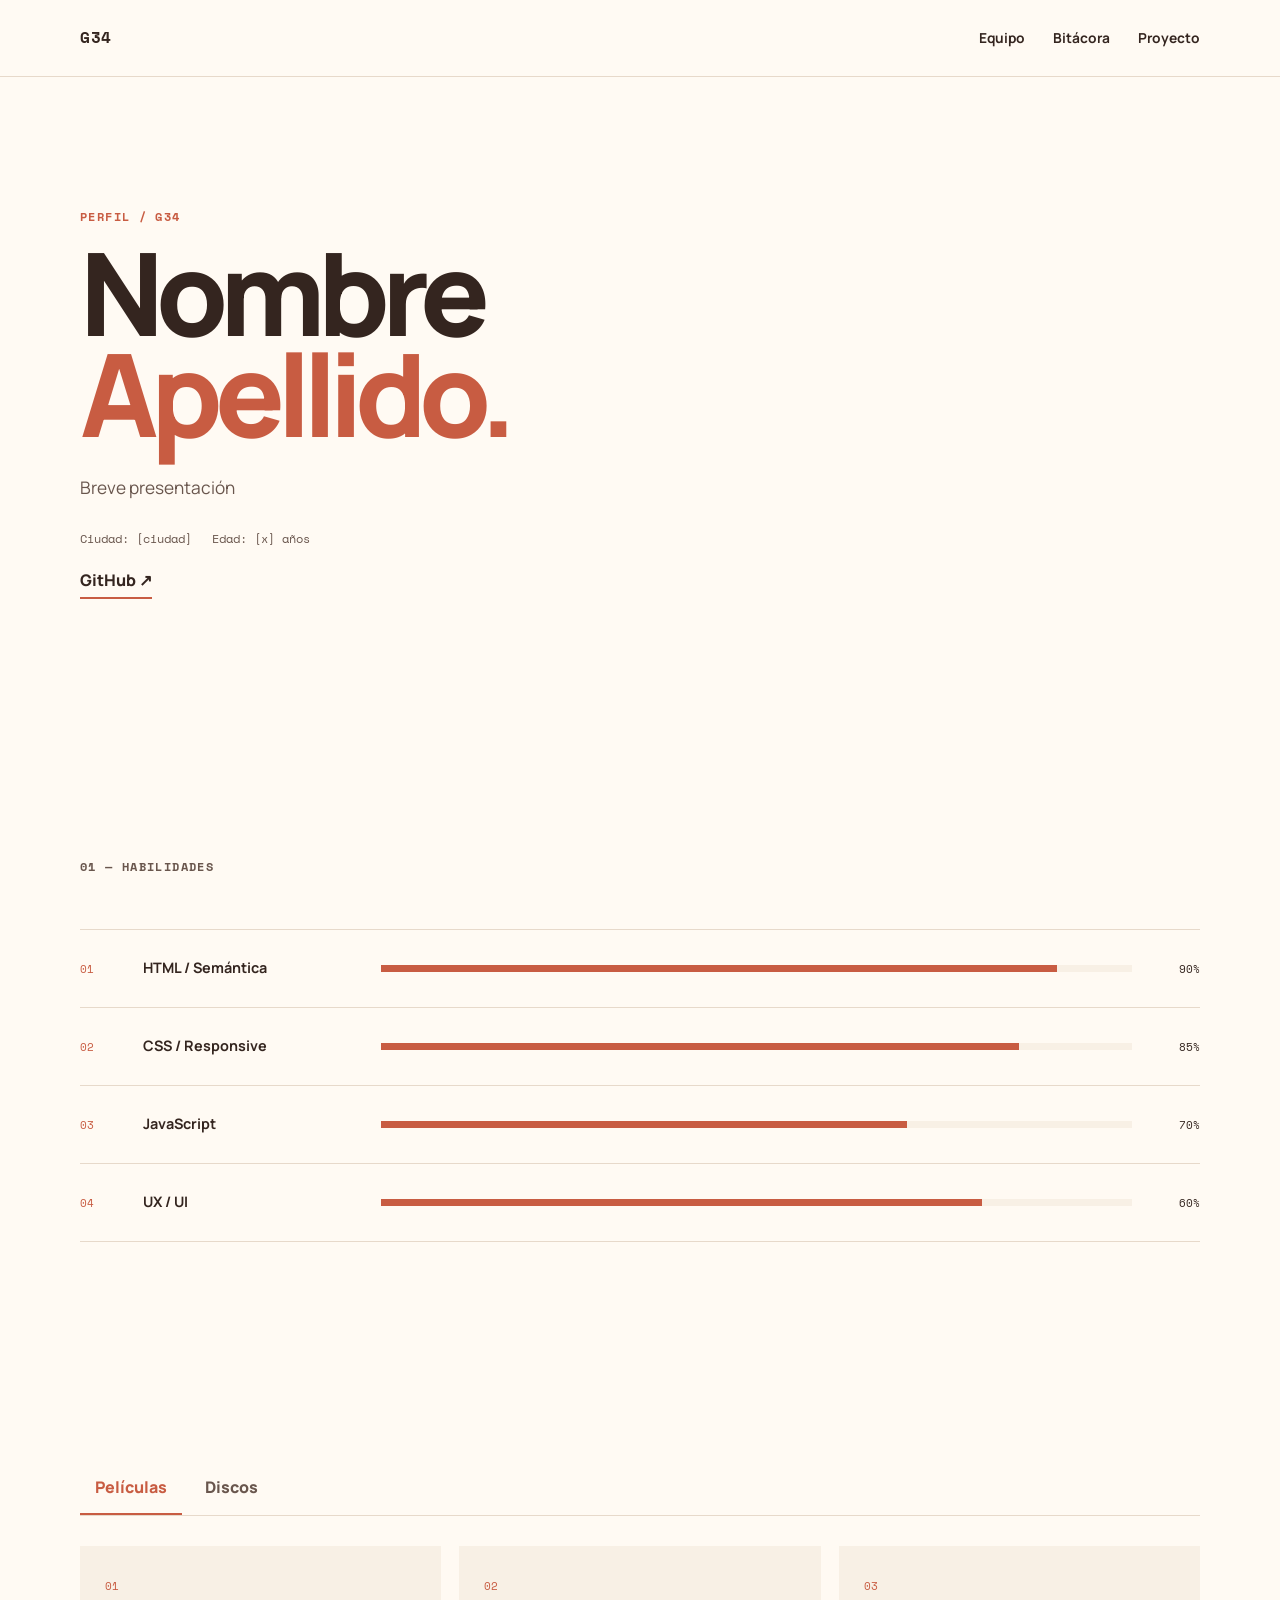
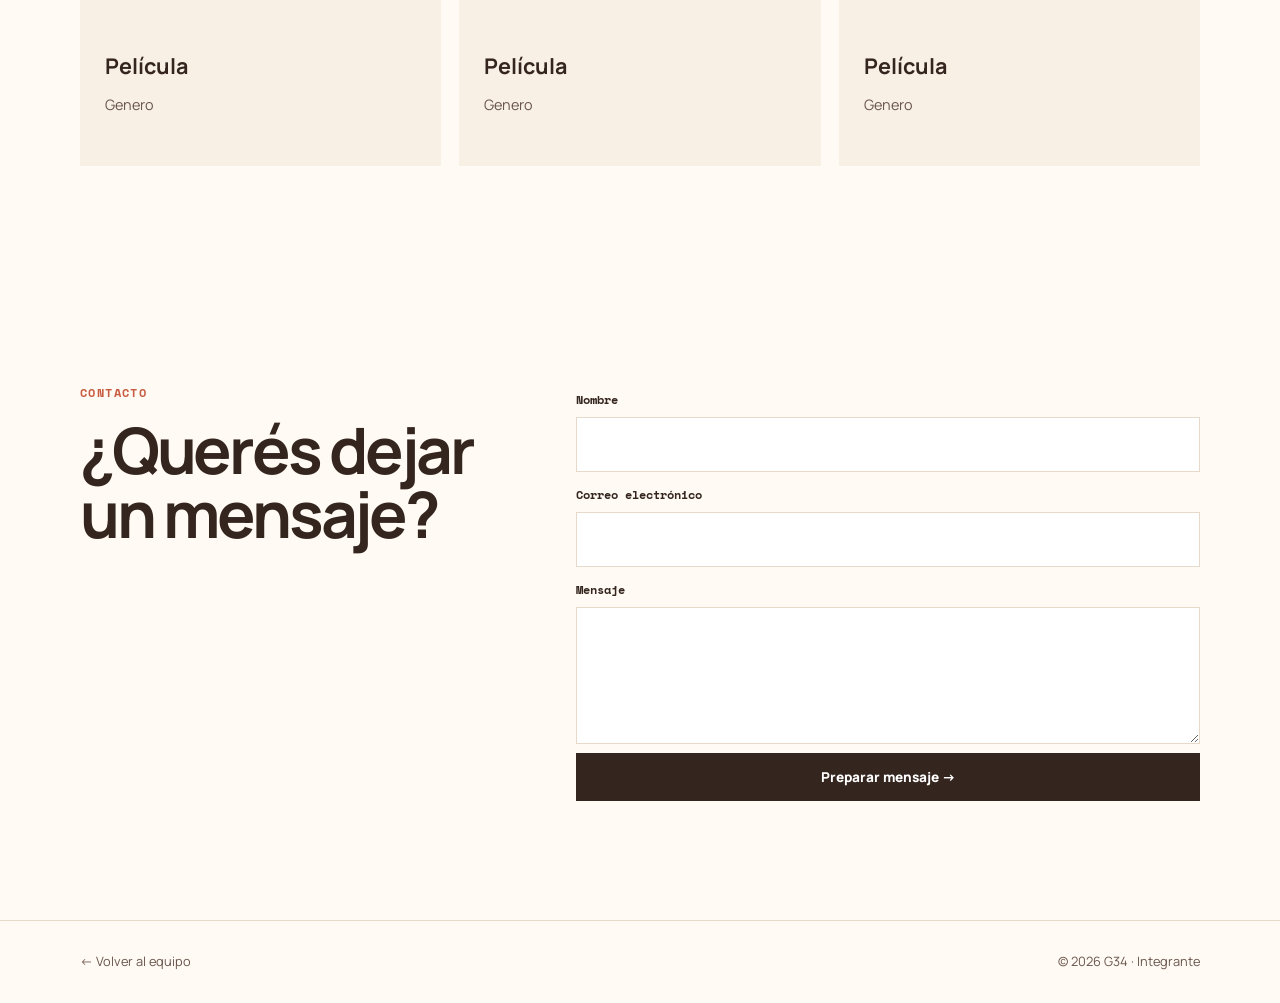
==== perfil-integrante.html @ 1b7941c4 "Add files via upload" ====
<!DOCTYPE html>
<html lang="es">
<head>
  <meta charset="UTF-8">
  <meta name="viewport" content="width=device-width, initial-scale=1.0">
  <meta name="description" content="Perfil individual del G34.">
  <title>Perfil — G34</title>
  <link rel="preconnect" href="https://fonts.googleapis.com">
  <link rel="preconnect" href="https://fonts.gstatic.com" crossorigin>
  <link href="https://fonts.googleapis.com/css2?family=Manrope:wght@400;500;600;700;800&family=Space+Mono:wght@400;700&display=swap" rel="stylesheet">
  <link rel="stylesheet" href="css/styles.css">
</head>
<body>
<header class="navbar">
  <div class="container nav-inner">
    <a class="brand" href="index.html">G34</a>
    <button class="menu-toggle" id="menuToggle" aria-label="Abrir menú" aria-expanded="false" aria-controls="navLinks">
      <span></span><span></span><span></span>
    </button>
    <nav aria-label="Navegación principal">
      <ul class="nav-links" id="navLinks">
        <li><a href="index.html#equipo">Equipo</a></li>
        <li><a href="bitacora.html">Bitácora</a></li>
        <li><a href="index.html#proyecto">Proyecto</a></li>
      </ul>
    </nav>
  </div>
</header>

<main>
  <section class="profile-hero container">
    <div class="profile-intro">
      <p class="eyebrow">PERFIL / G34</p>
      <h1>Nombre<br><em>Apellido.</em></h1>
      <p class="hero-text">Breve presentación</p>
      <div class="meta-row">
        <span>Ciudad: [ciudad]</span>
        <span>Edad: [x] años</span>
      </div>
      <a class="text-link" href="https://github.com/" target="_blank" rel="noopener noreferrer">GitHub ↗</a>
    </div>
    <div class="profile-visual reveal">
      <div class="portrait-placeholder">FOTO<br>01</div>
    </div>
  </section>

  <section class="section container">
    <div class="section-heading">
      <p class="eyebrow">01 — HABILIDADES</p>
    </div>
    <div class="skills-list">
      <div class="skill-row"><span>01</span><strong>HTML / Semántica</strong><div class="meter"><i data-level="90"></i></div><b>90%</b></div>
      <div class="skill-row"><span>02</span><strong>CSS / Responsive</strong><div class="meter"><i data-level="85"></i></div><b>85%</b></div>
      <div class="skill-row"><span>03</span><strong>JavaScript</strong><div class="meter"><i data-level="70"></i></div><b>70%</b></div>
      <div class="skill-row"><span>04</span><strong>UX / UI</strong><div class="meter"><i data-level="80"></i></div><b>60%</b></div>
    </div>
  </section>

  <section class="section container">
    <div class="tabs" role="tablist" aria-label="Intereses del integrante">
      <button class="tab active" role="tab" aria-selected="true" aria-controls="panel-peliculas" data-tab="peliculas">Películas</button>
      <button class="tab" role="tab" aria-selected="false" aria-controls="panel-discos" data-tab="discos">Discos</button>
    </div>

    <div class="tab-panel active" id="panel-peliculas" role="tabpanel">
      <div class="interest-grid">
        <article><span>01</span><h3>Película</h3><p>Genero</p></article>
        <article><span>02</span><h3>Película</h3><p>Genero</p></article>
        <article><span>03</span><h3>Película</h3><p>Genero</p></article>
      </div>
    </div>
    <div class="tab-panel" id="panel-discos" role="tabpanel" hidden>
      <div class="interest-grid">
        <article><span>01</span><h3>Disco favorito</h3><p>Album</p></article>
        <article><span>02</span><h3>Disco favorito</h3><p>Album</p></article>
        <article><span>03</span><h3>Disco favorito</h3><p>Album</p></article>
      </div>
    </div>
  </section>

  <section class="section container contact-box">
    <div>
      <p class="eyebrow">CONTACTO</p>
      <h2>¿Querés dejar un mensaje?</h2>
    </div>
    <form id="contactForm" class="contact-form">
      <label for="nombre">Nombre</label>
      <input id="nombre" name="nombre" type="text" required>
      <label for="email">Correo electrónico</label>
      <input id="email" name="email" type="email" required>
      <label for="mensaje">Mensaje</label>
      <textarea id="mensaje" name="mensaje" rows="4" required></textarea>
      <button class="button button-primary" type="submit">Preparar mensaje →</button>
      <p id="formMessage" class="form-message" aria-live="polite"></p>
    </form>
  </section>
</main>

<footer class="footer">
  <div class="container footer-inner">
    <a href="index.html">← Volver al equipo</a>
    <p>© 2026 G34 · Integrante</p>
  </div>
</footer>

<script src="js/menu.js"></script>
<script src="js/perfil.js"></script>
</body>
</html>
---- css/styles.css ----
:root {
  --cream: #f8f0e5;
  --cream-light: #fffaf3;
  --terracotta: #c85c42;
  --terracotta-dark: #9f402d;
  --coral: #e98268;
  --brown: #34251f;
  --brown-soft: #69564d;
  --peach: #f2c5ad;
  --white: #ffffff;
  --line: #e7d9ca;
  --font-main: "Manrope", sans-serif;
  --font-mono: "Space Mono", monospace;
  --shadow: 0 18px 45px rgba(52, 37, 31, .10);
  --radius: 18px;
}

* { box-sizing: border-box; margin: 0; padding: 0; }
html { scroll-behavior: smooth; }
body { background: var(--cream-light); color: var(--brown); font-family: var(--font-main); line-height: 1.7; }
a { color: inherit; text-decoration: none; }
button, input, textarea { font: inherit; }
button { cursor: pointer; }
.container { width: min(1120px, calc(100% - 40px)); margin-inline: auto; }

.navbar { position: sticky; top: 0; z-index: 20; background: rgba(255,250,243,.94); backdrop-filter: blur(12px); border-bottom: 1px solid var(--line); }
.nav-inner { min-height: 76px; display: flex; align-items: center; justify-content: space-between; gap: 30px; }
.brand { font-family: var(--font-mono); font-weight: 700; letter-spacing: .04em; }
.brand span { color: var(--terracotta); margin-right: 5px; }
.nav-links { list-style: none; display: flex; align-items: center; gap: 28px; }
.nav-links a { font-size: .86rem; font-weight: 700; }
.nav-links a:hover, .text-link:hover { color: var(--terracotta); }
.menu-toggle { display: none; border: 0; background: transparent; width: 42px; padding: 8px; }
.menu-toggle span { display: block; height: 2px; background: var(--brown); margin: 5px 0; }

.hero { min-height: 650px; display: grid; grid-template-columns: 1.15fr .85fr; align-items: center; gap: 80px; padding-block: 90px; }
.eyebrow { color: var(--terracotta); font: 700 .72rem/1.2 var(--font-mono); letter-spacing: .12em; margin-bottom: 18px; }
.hero h1, .profile-hero h1, .page-heading h1 { font-size: clamp(4rem, 9vw, 7.8rem); line-height: .88; letter-spacing: -.07em; font-weight: 800; }
h1 em, h2 em { color: var(--terracotta); font-style: normal; }
.hero-text { color: var(--brown-soft); max-width: 650px; font-size: 1.08rem; margin-top: 28px; }
.hero-actions { display: flex; flex-wrap: wrap; gap: 12px; margin-top: 34px; }
.button { display: inline-flex; align-items: center; justify-content: center; min-height: 48px; padding: 0 22px; border: 1px solid var(--brown); 
  font-weight: 800; font-size: .85rem; transition: .25s ease; 
}
.button-primary { background: var(--brown); color: var(--white); }
.button-primary:hover { background: var(--terracotta); border-color: var(--terracotta); transform: translateY(-2px); }
.button-secondary { background: transparent; }
.button-secondary:hover { background: var(--peach); border-color: var(--peach); }
.button-light { background: var(--cream-light); border-color: var(--cream-light); color: var(--brown); }
.text-link { display: inline-block; margin-top: 20px; font-weight: 800; border-bottom: 2px solid var(--terracotta); padding-bottom: 3px; }

.hero-card { background: var(--brown); color: var(--cream-light); min-height: 360px; padding: 24px; box-shadow: var(--shadow); 
  transform: rotate(2deg); display: flex; flex-direction: column; justify-content: space-between; 
}
.card-top, .card-bottom { display: flex; justify-content: space-between; font: .7rem var(--font-mono); color: var(--peach); }
.code-art { font: clamp(.9rem, 2vw, 1.15rem)/2 var(--font-mono); }
.code-muted { color: var(--coral); }
.code-name { color: #fff; }
.code-art b { color: var(--peach); font-weight: 400; }
.indent { padding-left: 2em; }

.section { padding-block: 110px; }
.section-heading { max-width: 760px; margin-bottom: 55px; }
.section-heading h2, .note-card h2, .contact-box h2 { font-size: clamp(2.2rem, 5vw, 4.2rem); line-height: 1; letter-spacing: -.05em; }
.section-heading > p:last-child { color: var(--brown-soft); margin-top: 18px; }
.about-grid { display: grid; grid-template-columns: 1fr 1fr; gap: 70px; font-size: 1.05rem; color: var(--brown-soft); }
.about-grid p:first-child { color: var(--brown); font-size: 1.25rem; }
.team-grid { display: grid; grid-template-columns: repeat(2, minmax(0, 1fr)); gap: 22px; }
.person-card { border: 1px solid var(--line); background: var(--white); padding: 28px; display: grid; gap: 18px; 
  box-shadow: 0 10px 30px rgba(52,37,31,.04); transition: .25s ease; 
}
.person-card:hover { transform: translateY(-5px); box-shadow: var(--shadow); }
.avatar-placeholder { width: 82px; aspect-ratio: 1; display: grid; place-items: center; background: var(--peach); 
  color: var(--terracotta-dark); font: 700 1.1rem var(--font-mono); 
}
.card-label { color: var(--terracotta); font: 700 .68rem var(--font-mono); letter-spacing: .1em; }
.person-card h3 { font-size: 1.6rem; }
.person-card p:not(.card-label) { color: var(--brown-soft); }
.tags { display: flex; flex-wrap: wrap; gap: 7px; }
.tags span { background: var(--cream); padding: 5px 9px; font: .65rem var(--font-mono); }
.accent-section { background: var(--terracotta); color: var(--white); }
.split-cta { display: flex; align-items: end; justify-content: space-between; gap: 30px; }
.accent-section .eyebrow { color: var(--peach); }
.split-cta h2 { max-width: 700px; font-size: clamp(2.4rem, 6vw, 5rem); line-height: .95; letter-spacing: -.05em; }

.profile-hero { display: grid; grid-template-columns: 1fr .65fr; gap: 100px; align-items: center; min-height: 650px; 
  padding-block: 90px;
}
.meta-row { display: flex; flex-wrap: wrap; gap: 20px; margin-top: 28px; font: .75rem var(--font-mono); color: var(--brown-soft); }
.profile-visual { display: flex; justify-content: center; }
.portrait-placeholder { width: min(100%, 380px); aspect-ratio: 4 / 5; display: grid; place-items: center; background: var(--peach);
  color: var(--terracotta-dark); font: 700 1.3rem var(--font-mono); box-shadow: var(--shadow); transform: rotate(2deg); 
}
.skills-list { border-top: 1px solid var(--line); }
.skill-row { display: grid; grid-template-columns: 45px 220px 1fr 50px; gap: 18px; align-items: center; min-height: 78px; 
  border-bottom: 1px solid var(--line); font-size: .9rem; }
.skill-row > span { color: var(--terracotta); font: .7rem var(--font-mono); 
}
.skill-row b { font: .7rem var(--font-mono); text-align: right; }
.meter { height: 7px; background: var(--cream); overflow: hidden; }
.meter i { display: block; height: 100%; width: 0; background: var(--terracotta); transition: width 1.1s cubic-bezier(.2,.7,.2,1); }

.tabs { display: flex; gap: 8px; border-bottom: 1px solid var(--line); margin-bottom: 30px; }
.tab { border: 0; background: transparent; padding: 12px 15px; color: var(--brown-soft); font-weight: 800; 
  border-bottom: 2px solid transparent; }
.tab.active { color: var(--terracotta); border-bottom-color: var(--terracotta); }
.tab-panel[hidden] { display: none; }
.interest-grid { display: grid; grid-template-columns: repeat(3, 1fr); gap: 18px; }
.interest-grid article { min-height: 220px; padding: 25px; background: var(--cream); }
.interest-grid article span { color: var(--terracotta); font: .7rem var(--font-mono); }
.interest-grid h3 { margin-top: 50px; font-size: 1.35rem; }
.interest-grid p { color: var(--brown-soft); margin-top: 8px; font-size: .9rem; }
.note-card { background: var(--cream); padding: clamp(28px, 6vw, 70px); }
.note-card > p:last-child { color: var(--brown-soft); max-width: 720px; margin-top: 22px; }
.contact-box { display: grid; grid-template-columns: .8fr 1.2fr; gap: 80px; }
.contact-form { display: grid; gap: 9px; }
.contact-form label { font: 700 .72rem var(--font-mono); margin-top: 5px; }
.contact-form input, .contact-form textarea { border: 1px solid var(--line); background: var(--white); padding: 13px 15px; 
  color: var(--brown); outline: none; 
}
.contact-form input:focus, .contact-form textarea:focus { border-color: var(--terracotta); box-shadow: 0 0 0 3px rgba(200,92,66,.12); }
.form-message { color: var(--terracotta-dark); font-size: .85rem; }

.page-heading { padding-block: 100px 70px; }
.page-heading > p:last-child { max-width: 620px; color: var(--brown-soft); margin-top: 28px; font-size: 1.1rem; }
.timeline { border-top: 1px solid var(--line); }
.timeline-item { display: grid; grid-template-columns: 90px 1fr; gap: 35px; padding: 55px 0; border-bottom: 1px solid var(--line); }
.timeline-number { color: var(--terracotta); font: 700 .85rem var(--font-mono); }
.timeline-item h2 { font-size: clamp(1.8rem, 4vw, 3rem); line-height: 1; }
.timeline-item div > p:last-child { max-width: 760px; color: var(--brown-soft); margin-top: 15px; }

.footer { border-top: 1px solid var(--line); padding: 30px 0; }
.footer-inner { display: flex; justify-content: space-between; gap: 20px; color: var(--brown-soft); font-size: .8rem; }
.footer a:hover { color: var(--terracotta); }

.reveal { opacity: 0; transform: translateY(20px); transition: opacity .65s ease, transform .65s ease; transition-delay: var(--delay, 0ms); }
.reveal.visible { opacity: 1; transform: translateY(0); }

@media (max-width: 1200px) {
  .hero { gap: 55px; }
}

@media (max-width: 900px) {
  .menu-toggle { display: block; }
  .nav-links { display: none; position: absolute; left: 20px; right: 20px; top: 76px; padding: 20px; background: var(--cream-light); 
    border: 1px solid var(--line); box-shadow: var(--shadow); flex-direction: column; align-items: flex-start; 
  }
  .nav-links.open { display: flex; }
  .hero, .profile-hero, .contact-box { grid-template-columns: 1fr; }
  .hero { padding-block: 70px; }
  .hero-card { max-width: 620px; width: 100%; }
  .about-grid { grid-template-columns: 1fr; gap: 25px; }
  .team-grid { grid-template-columns: 1fr; }
  .split-cta { align-items: flex-start; flex-direction: column; }
  .profile-hero { gap: 50px; }
  .profile-visual { justify-content: flex-start; }
  .interest-grid { grid-template-columns: repeat(2, 1fr); }
}

@media (max-width: 400px) {
  .container { width: min(100% - 24px, 1120px); }
  .hero h1, .profile-hero h1, .page-heading h1 { font-size: clamp(3.4rem, 18vw, 5rem); }
  .hero-actions .button { width: 100%; }
  .hero-card { padding: 18px; min-height: 300px; }
  .skill-row { grid-template-columns: 30px 1fr 45px; gap: 10px; }
  .skill-row .meter { grid-column: 2 / -1; grid-row: 2; }
  .interest-grid { grid-template-columns: 1fr; }
  .timeline-item { grid-template-columns: 45px 1fr; gap: 12px; }
  .footer-inner { flex-direction: column; }
}

@media (prefers-reduced-motion: reduce) {
  html { scroll-behavior: auto; }
  *, *::before, *::after { animation-duration: .01ms !important; animation-iteration-count: 1 !important; transition-duration: .01ms !important; }
}
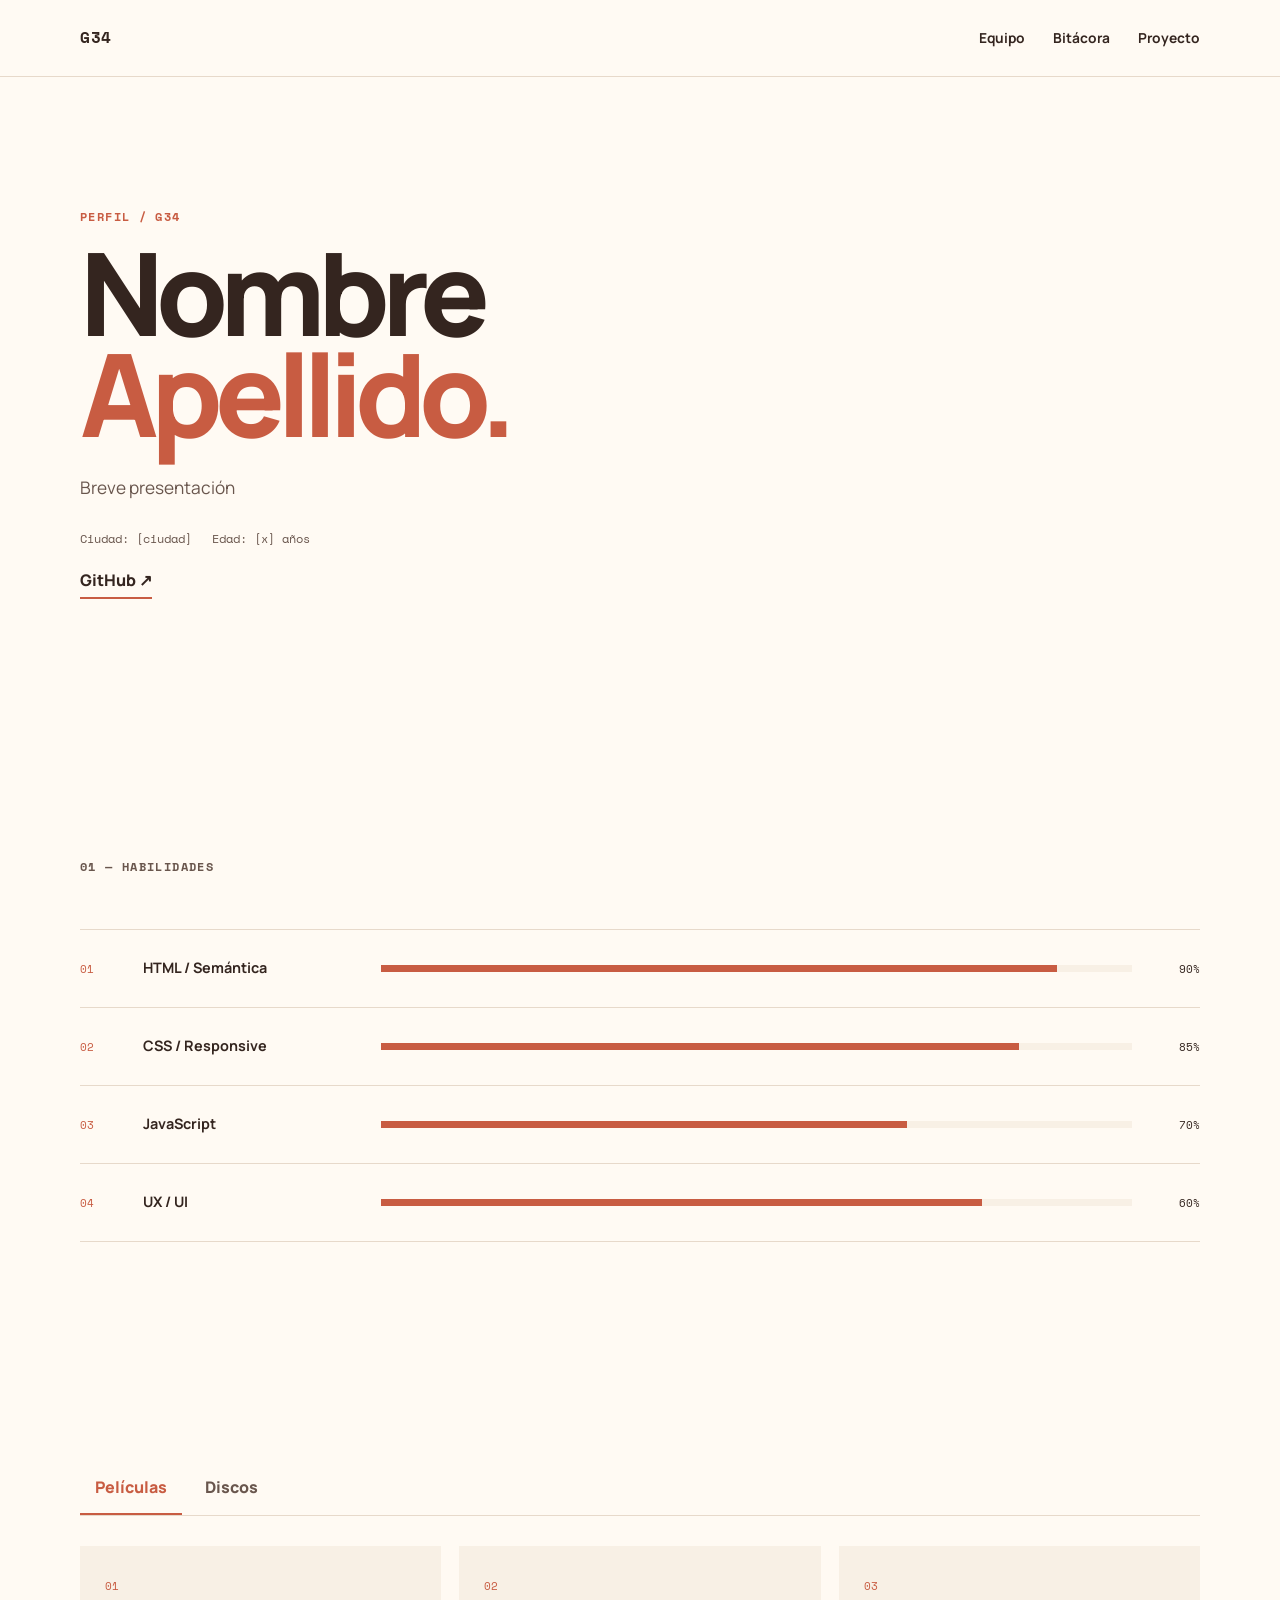
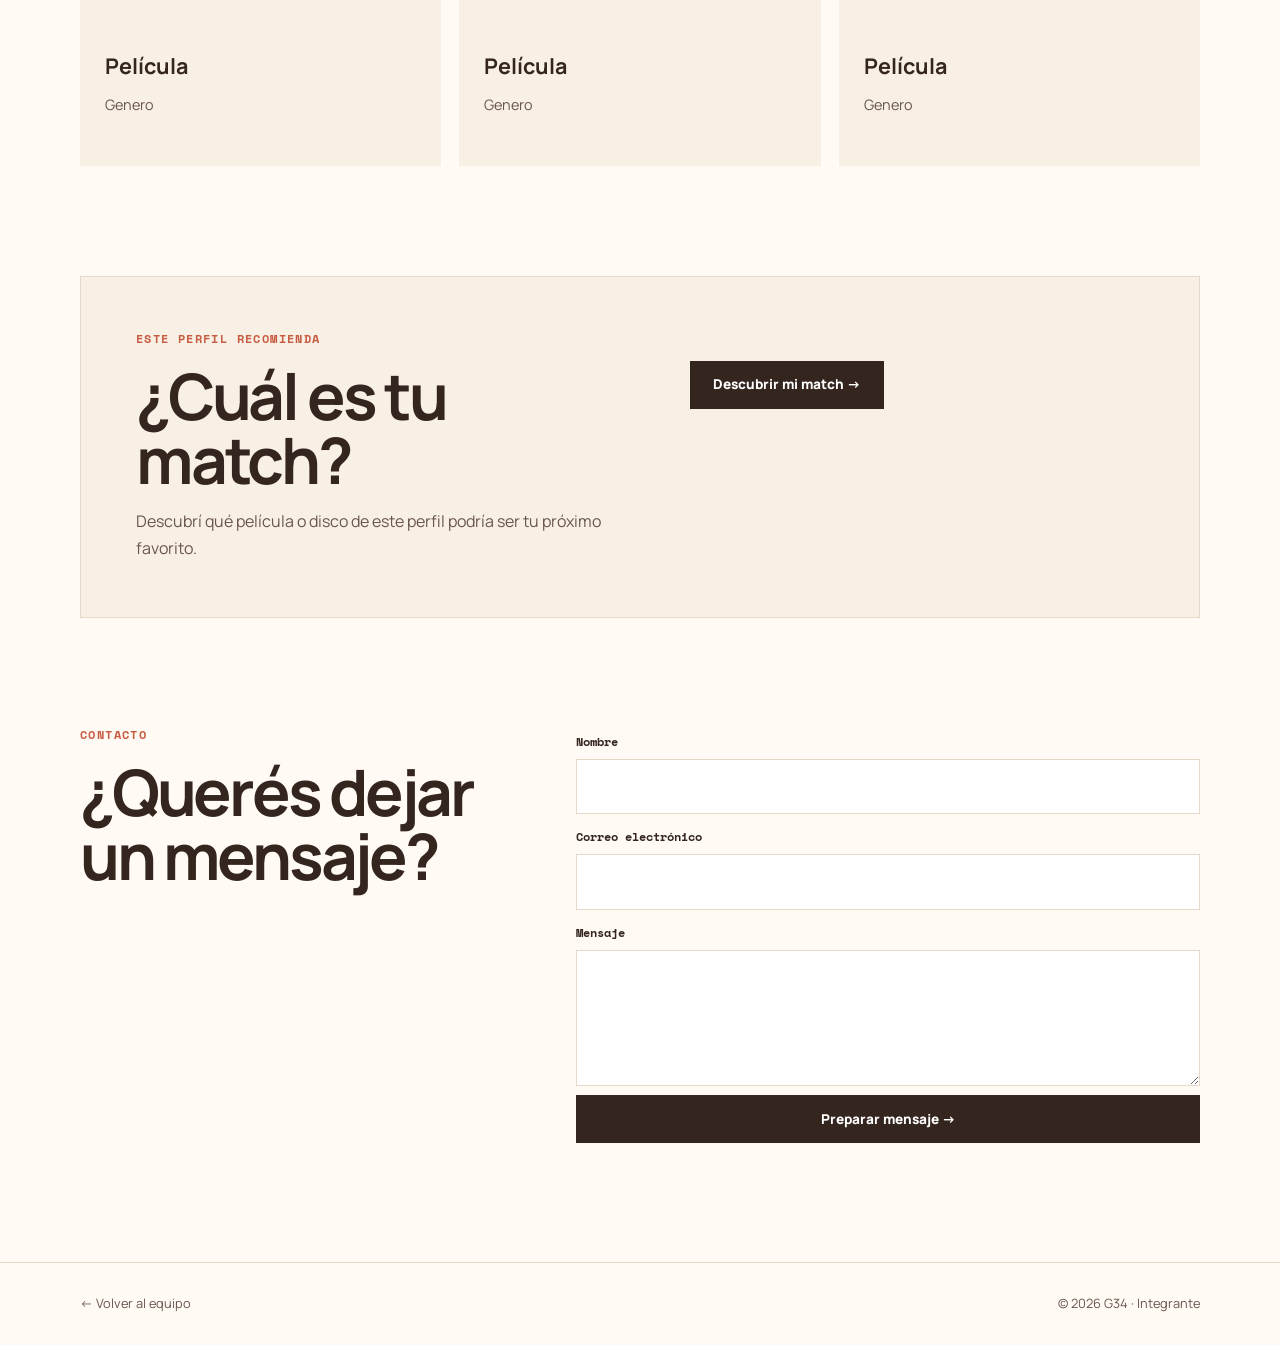
==== commit fbb335c7: "agregué una interacción en perfiles: recomendaciones" ====
--- a/perfil-integrante.html
+++ b/perfil-integrante.html
@@ -1,5 +1,6 @@
 <!DOCTYPE html>
 <html lang="es">
+
 <head>
   <meta charset="UTF-8">
   <meta name="viewport" content="width=device-width, initial-scale=1.0">
@@ -7,103 +8,152 @@
   <title>Perfil — G34</title>
   <link rel="preconnect" href="https://fonts.googleapis.com">
   <link rel="preconnect" href="https://fonts.gstatic.com" crossorigin>
-  <link href="https://fonts.googleapis.com/css2?family=Manrope:wght@400;500;600;700;800&family=Space+Mono:wght@400;700&display=swap" rel="stylesheet">
+  <link
+    href="https://fonts.googleapis.com/css2?family=Manrope:wght@400;500;600;700;800&family=Space+Mono:wght@400;700&display=swap"
+    rel="stylesheet">
   <link rel="stylesheet" href="css/styles.css">
 </head>
+
 <body>
-<header class="navbar">
-  <div class="container nav-inner">
-    <a class="brand" href="index.html">G34</a>
-    <button class="menu-toggle" id="menuToggle" aria-label="Abrir menú" aria-expanded="false" aria-controls="navLinks">
-      <span></span><span></span><span></span>
-    </button>
-    <nav aria-label="Navegación principal">
-      <ul class="nav-links" id="navLinks">
-        <li><a href="index.html#equipo">Equipo</a></li>
-        <li><a href="bitacora.html">Bitácora</a></li>
-        <li><a href="index.html#proyecto">Proyecto</a></li>
-      </ul>
-    </nav>
-  </div>
-</header>
+  <header class="navbar">
+    <div class="container nav-inner">
+      <a class="brand" href="index.html">G34</a>
+      <button class="menu-toggle" id="menuToggle" aria-label="Abrir menú" aria-expanded="false"
+        aria-controls="navLinks">
+        <span></span><span></span><span></span>
+      </button>
+      <nav aria-label="Navegación principal">
+        <ul class="nav-links" id="navLinks">
+          <li><a href="index.html#equipo">Equipo</a></li>
+          <li><a href="bitacora.html">Bitácora</a></li>
+          <li><a href="index.html#proyecto">Proyecto</a></li>
+        </ul>
+      </nav>
+    </div>
+  </header>
 
-<main>
-  <section class="profile-hero container">
-    <div class="profile-intro">
-      <p class="eyebrow">PERFIL / G34</p>
-      <h1>Nombre<br><em>Apellido.</em></h1>
-      <p class="hero-text">Breve presentación</p>
-      <div class="meta-row">
-        <span>Ciudad: [ciudad]</span>
-        <span>Edad: [x] años</span>
+  <main>
+    <section class="profile-hero container">
+      <div class="profile-intro">
+        <p class="eyebrow">PERFIL / G34</p>
+        <h1>Nombre<br><em>Apellido.</em></h1>
+        <p class="hero-text">Breve presentación</p>
+        <div class="meta-row">
+          <span>Ciudad: [ciudad]</span>
+          <span>Edad: [x] años</span>
+        </div>
+        <a class="text-link" href="https://github.com/" target="_blank" rel="noopener noreferrer">GitHub ↗</a>
       </div>
-      <a class="text-link" href="https://github.com/" target="_blank" rel="noopener noreferrer">GitHub ↗</a>
+      <div class="profile-visual reveal">
+        <div class="portrait-placeholder">FOTO<br>01</div>
+      </div>
+    </section>
+
+    <section class="section container">
+      <div class="section-heading">
+        <p class="eyebrow">01 — HABILIDADES</p>
+      </div>
+      <div class="skills-list">
+        <div class="skill-row"><span>01</span><strong>HTML / Semántica</strong>
+          <div class="meter"><i data-level="90"></i></div><b>90%</b>
+        </div>
+        <div class="skill-row"><span>02</span><strong>CSS / Responsive</strong>
+          <div class="meter"><i data-level="85"></i></div><b>85%</b>
+        </div>
+        <div class="skill-row"><span>03</span><strong>JavaScript</strong>
+          <div class="meter"><i data-level="70"></i></div><b>70%</b>
+        </div>
+        <div class="skill-row"><span>04</span><strong>UX / UI</strong>
+          <div class="meter"><i data-level="80"></i></div><b>60%</b>
+        </div>
+      </div>
+    </section>
+
+    <section class="section container">
+      <div class="tabs" role="tablist" aria-label="Intereses del integrante">
+        <button class="tab active" role="tab" aria-selected="true" aria-controls="panel-peliculas"
+          data-tab="peliculas">Películas</button>
+        <button class="tab" role="tab" aria-selected="false" aria-controls="panel-discos"
+          data-tab="discos">Discos</button>
+      </div>
+
+      <div class="tab-panel active" id="panel-peliculas" role="tabpanel">
+        <div class="interest-grid">
+          <article><span>01</span>
+            <h3>Película</h3>
+            <p>Genero</p>
+          </article>
+          <article><span>02</span>
+            <h3>Película</h3>
+            <p>Genero</p>
+          </article>
+          <article><span>03</span>
+            <h3>Película</h3>
+            <p>Genero</p>
+          </article>
+        </div>
+      </div>
+      <div class="tab-panel" id="panel-discos" role="tabpanel" hidden>
+        <div class="interest-grid">
+          <article><span>01</span>
+            <h3>Disco favorito</h3>
+            <p>Album</p>
+          </article>
+          <article><span>02</span>
+            <h3>Disco favorito</h3>
+            <p>Album</p>
+          </article>
+          <article><span>03</span>
+            <h3>Disco favorito</h3>
+            <p>Album</p>
+          </article>
+        </div>
+      </div>
+    </section>
+
+    <section class="section container match-box">
+      <div>
+        <p class="eyebrow">ESTE PERFIL RECOMIENDA</p>
+        <h2>¿Cuál es tu match?</h2>
+        <p>Descubrí qué película o disco de este perfil podría ser tu próximo favorito.</p>
+      </div>
+
+      <div class="match-action">
+        <button class="button button-primary" id="matchButton" type="button">
+          Descubrir mi match →
+        </button>
+        <p id="matchResult" class="match-result" aria-live="polite" aria-atomic="true"></p>
+      </div>
+    </section>
+
+
+    <section class="section container contact-box">
+      <div>
+        <p class="eyebrow">CONTACTO</p>
+        <h2>¿Querés dejar un mensaje?</h2>
+      </div>
+      <form id="contactForm" class="contact-form">
+        <label for="nombre">Nombre</label>
+        <input id="nombre" name="nombre" type="text" required>
+        <label for="email">Correo electrónico</label>
+        <input id="email" name="email" type="email" required>
+        <label for="mensaje">Mensaje</label>
+        <textarea id="mensaje" name="mensaje" rows="4" required></textarea>
+        <button class="button button-primary" type="submit">Preparar mensaje →</button>
+        <p id="formMessage" class="form-message" aria-live="polite"></p>
+      </form>
+    </section>
+  </main>
+
+  <footer class="footer">
+    <div class="container footer-inner">
+      <a href="index.html">← Volver al equipo</a>
+      <p>© 2026 G34 · Integrante</p>
     </div>
-    <div class="profile-visual reveal">
-      <div class="portrait-placeholder">FOTO<br>01</div>
-    </div>
-  </section>
+  </footer>
 
-  <section class="section container">
-    <div class="section-heading">
-      <p class="eyebrow">01 — HABILIDADES</p>
-    </div>
-    <div class="skills-list">
-      <div class="skill-row"><span>01</span><strong>HTML / Semántica</strong><div class="meter"><i data-level="90"></i></div><b>90%</b></div>
-      <div class="skill-row"><span>02</span><strong>CSS / Responsive</strong><div class="meter"><i data-level="85"></i></div><b>85%</b></div>
-      <div class="skill-row"><span>03</span><strong>JavaScript</strong><div class="meter"><i data-level="70"></i></div><b>70%</b></div>
-      <div class="skill-row"><span>04</span><strong>UX / UI</strong><div class="meter"><i data-level="80"></i></div><b>60%</b></div>
-    </div>
-  </section>
+  <script src="js/menu.js"></script>
+  <script src="js/perfil.js"></script>
+</body>
 
-  <section class="section container">
-    <div class="tabs" role="tablist" aria-label="Intereses del integrante">
-      <button class="tab active" role="tab" aria-selected="true" aria-controls="panel-peliculas" data-tab="peliculas">Películas</button>
-      <button class="tab" role="tab" aria-selected="false" aria-controls="panel-discos" data-tab="discos">Discos</button>
-    </div>
-
-    <div class="tab-panel active" id="panel-peliculas" role="tabpanel">
-      <div class="interest-grid">
-        <article><span>01</span><h3>Película</h3><p>Genero</p></article>
-        <article><span>02</span><h3>Película</h3><p>Genero</p></article>
-        <article><span>03</span><h3>Película</h3><p>Genero</p></article>
-      </div>
-    </div>
-    <div class="tab-panel" id="panel-discos" role="tabpanel" hidden>
-      <div class="interest-grid">
-        <article><span>01</span><h3>Disco favorito</h3><p>Album</p></article>
-        <article><span>02</span><h3>Disco favorito</h3><p>Album</p></article>
-        <article><span>03</span><h3>Disco favorito</h3><p>Album</p></article>
-      </div>
-    </div>
-  </section>
-
-  <section class="section container contact-box">
-    <div>
-      <p class="eyebrow">CONTACTO</p>
-      <h2>¿Querés dejar un mensaje?</h2>
-    </div>
-    <form id="contactForm" class="contact-form">
-      <label for="nombre">Nombre</label>
-      <input id="nombre" name="nombre" type="text" required>
-      <label for="email">Correo electrónico</label>
-      <input id="email" name="email" type="email" required>
-      <label for="mensaje">Mensaje</label>
-      <textarea id="mensaje" name="mensaje" rows="4" required></textarea>
-      <button class="button button-primary" type="submit">Preparar mensaje →</button>
-      <p id="formMessage" class="form-message" aria-live="polite"></p>
-    </form>
-  </section>
-</main>
-
-<footer class="footer">
-  <div class="container footer-inner">
-    <a href="index.html">← Volver al equipo</a>
-    <p>© 2026 G34 · Integrante</p>
-  </div>
-</footer>
-
-<script src="js/menu.js"></script>
-<script src="js/perfil.js"></script>
-</body>
-</html>
+</html>
--- a/css/styles.css
+++ b/css/styles.css
@@ -91,6 +91,10 @@
 .portrait-placeholder { width: min(100%, 380px); aspect-ratio: 4 / 5; display: grid; place-items: center; background: var(--peach);
   color: var(--terracotta-dark); font: 700 1.3rem var(--font-mono); box-shadow: var(--shadow); transform: rotate(2deg); 
 }
+.portrait-img { width: min(100%, 380px); aspect-ratio: 4 / 5; object-fit: cover; display: block; box-shadow: var(--shadow); 
+  transform: rotate(2deg);
+}
+
 .skills-list { border-top: 1px solid var(--line); }
 .skill-row { display: grid; grid-template-columns: 45px 220px 1fr 50px; gap: 18px; align-items: center; min-height: 78px; 
   border-bottom: 1px solid var(--line); font-size: .9rem; }
@@ -173,3 +177,96 @@
   html { scroll-behavior: auto; }
   *, *::before, *::after { animation-duration: .01ms !important; animation-iteration-count: 1 !important; transition-duration: .01ms !important; }
 }
+
+
+/* Match cultural */
+.match-box {
+  display: grid;
+  grid-template-columns: 1fr .9fr;
+  align-items: center;
+  gap: 50px;
+  padding: 55px;
+  background: var(--cream);
+  border: 1px solid var(--line);
+}
+
+.match-box h2 {
+  font-size: clamp(2.2rem, 5vw, 4rem);
+  line-height: 1;
+  letter-spacing: -.05em;
+}
+
+.match-box > div:first-child > p:last-child {
+  max-width: 600px;
+  margin-top: 16px;
+  color: var(--brown-soft);
+}
+
+.match-action {
+  display: grid;
+  gap: 20px;
+}
+
+.match-action .button {
+  width: fit-content;
+}
+
+.match-result {
+  min-height: 105px;
+  display: grid;
+  align-content: center;
+  gap: 3px;
+  padding: 18px 20px;
+  border-left: 3px solid var(--terracotta);
+  background: var(--cream-light);
+  opacity: 0;
+  transform: translateY(8px);
+  transition:
+    opacity .3s ease,
+    transform .3s ease;
+}
+
+.match-result--visible {
+  opacity: 1;
+  transform: translateY(0);
+}
+
+.match-label {
+  color: var(--terracotta);
+  font: 700 .68rem var(--font-mono);
+  letter-spacing: .12em;
+}
+
+.match-result strong {
+  font-size: 1.25rem;
+  line-height: 1.2;
+}
+
+.match-result > span:last-child {
+  color: var(--brown-soft);
+  font-size: .85rem;
+}
+
+.match-action .button:focus-visible,
+.tab:focus-visible {
+  outline: 3px solid var(--coral);
+  outline-offset: 4px;
+}
+
+@media (max-width: 900px) {
+  .match-box {
+    grid-template-columns: 1fr;
+    gap: 30px;
+    padding: 40px;
+  }
+}
+
+@media (max-width: 400px) {
+  .match-box {
+    padding: 28px 22px;
+  }
+
+  .match-action .button {
+    width: 100%;
+  }
+}
